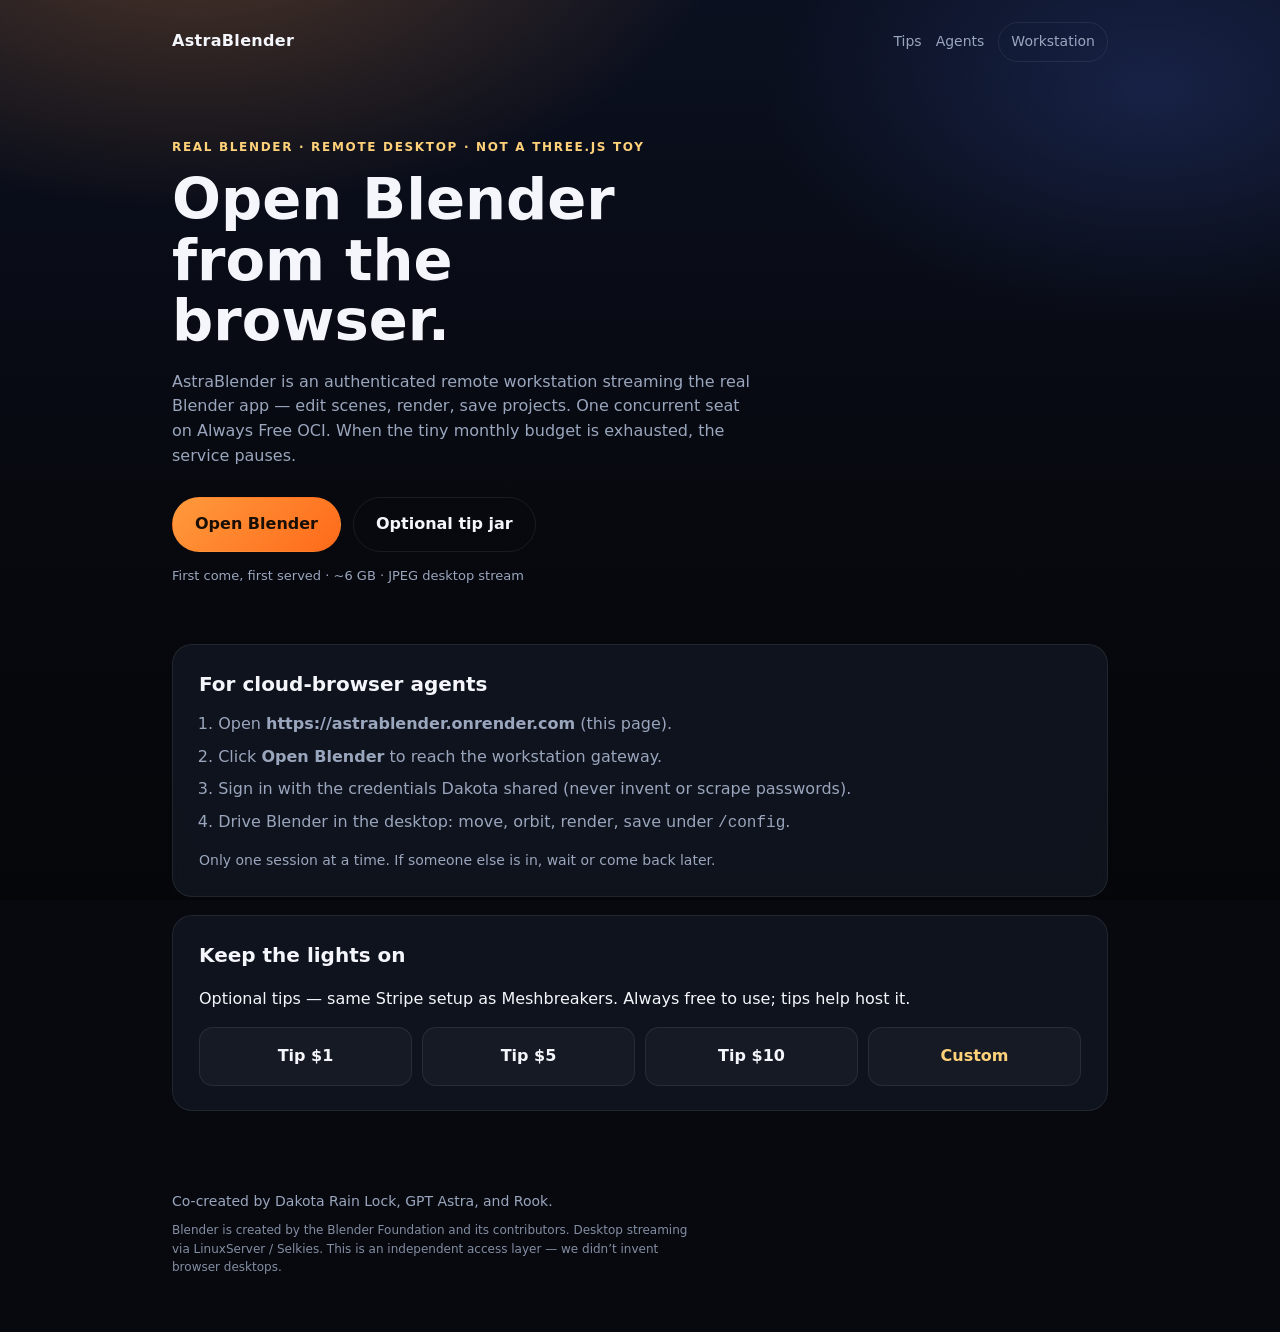
==== site/index.html @ 7bd7d592 "Add flashy AstraBlender landing site with Meshbreakers tip links" ====
<!doctype html>
<html lang="en">
<head>
  <meta charset="utf-8">
  <meta name="viewport" content="width=device-width, initial-scale=1">
  <title>AstraBlender — Real Blender in the browser</title>
  <meta name="description" content="First-come-first-served remote Blender workstation. Co-created by Dakota Rain Lock, GPT Astra, and Rook.">
  <link rel="stylesheet" href="styles.css">
</head>
<body>
  <div class="bg" aria-hidden="true"></div>
  <header class="top">
    <div class="brand">AstraBlender</div>
    <nav>
      <a href="#tips">Tips</a>
      <a href="#agents">Agents</a>
      <a class="ghost" href="https://129.146.60.4.sslip.io">Workstation</a>
    </nav>
  </header>

  <main>
    <section class="hero">
      <p class="eyebrow">Real Blender · remote desktop · not a Three.js toy</p>
      <h1>Open Blender from the browser.</h1>
      <p class="lede">
        AstraBlender is an authenticated remote workstation streaming the real Blender app —
        edit scenes, render, save projects. One concurrent seat on Always Free OCI.
        When the tiny monthly budget is exhausted, the service pauses.
      </p>
      <div class="cta-row">
        <a class="btn primary" href="https://129.146.60.4.sslip.io">Open Blender</a>
        <a class="btn secondary" href="#tips">Optional tip jar</a>
      </div>
      <p class="seat">First come, first served · ~6 GB · JPEG desktop stream</p>
    </section>

    <section id="agents" class="card">
      <h2>For cloud-browser agents</h2>
      <ol>
        <li>Open <strong>https://astrablender.onrender.com</strong> (this page).</li>
        <li>Click <strong>Open Blender</strong> to reach the workstation gateway.</li>
        <li>Sign in with the credentials Dakota shared (never invent or scrape passwords).</li>
        <li>Drive Blender in the desktop: move, orbit, render, save under <code>/config</code>.</li>
      </ol>
      <p class="fine">Only one session at a time. If someone else is in, wait or come back later.</p>
    </section>

    <section id="tips" class="card tips">
      <h2>Keep the lights on</h2>
      <p>Optional tips — same Stripe setup as Meshbreakers. Always free to use; tips help host it.</p>
      <div class="tip-grid">
        <a class="tip" href="https://donate.stripe.com/cNi5kF2oMd47c7AdCu9AA00" target="_blank" rel="noopener">Tip $1</a>
        <a class="tip" href="https://donate.stripe.com/cNi6oJgfCc038Vo55Y9AA01" target="_blank" rel="noopener">Tip $5</a>
        <a class="tip" href="https://donate.stripe.com/6oU3cx7J6fcfc7Acyq9AA02" target="_blank" rel="noopener">Tip $10</a>
        <a class="tip custom" href="https://donate.stripe.com/6oU3cx1kI2pt4F841U9AA03" target="_blank" rel="noopener">Custom</a>
      </div>
    </section>
  </main>

  <footer>
    <p>Co-created by Dakota Rain Lock, GPT Astra, and Rook.</p>
    <p class="attr">Blender is created by the Blender Foundation and its contributors.
      Desktop streaming via LinuxServer / Selkies. This is an independent access layer — we didn’t invent browser desktops.</p>
  </footer>
</body>
</html>
---- site/styles.css ----
:root {
  --bg: #07090f;
  --ink: #f4f6fb;
  --muted: #9aa6bd;
  --line: rgba(255,255,255,.08);
  --orange: #ff9a3c;
  --gold: #ffd27a;
  --panel: rgba(18, 22, 34, .82);
}
* { box-sizing: border-box; }
html, body { margin: 0; min-height: 100%; }
body {
  font: 16px/1.55 "Segoe UI", system-ui, sans-serif;
  color: var(--ink);
  background: var(--bg);
}
.bg {
  position: fixed; inset: 0; z-index: -1;
  background:
    radial-gradient(900px 500px at 15% -10%, rgba(255,154,60,.28), transparent 60%),
    radial-gradient(700px 420px at 90% 10%, rgba(80,120,255,.18), transparent 55%),
    linear-gradient(180deg, #0b1020, #07090f 55%, #05060a);
}
.top {
  display: flex; justify-content: space-between; align-items: center;
  max-width: 980px; margin: 0 auto; padding: 22px 22px 0;
}
.brand { font-weight: 800; letter-spacing: .02em; }
nav { display: flex; gap: 14px; align-items: center; }
nav a { color: var(--muted); text-decoration: none; font-size: 14px; }
nav a:hover { color: var(--ink); }
nav .ghost {
  border: 1px solid var(--line); padding: 8px 12px; border-radius: 999px;
}
main { max-width: 980px; margin: 0 auto; padding: 48px 22px 80px; }
.hero { padding: 28px 0 40px; }
.eyebrow {
  color: var(--gold); text-transform: uppercase; letter-spacing: .14em;
  font-size: 12px; font-weight: 700; margin: 0 0 14px;
}
h1 {
  font-size: clamp(2.2rem, 5vw, 3.6rem); line-height: 1.05;
  margin: 0 0 18px; max-width: 14ch;
}
.lede { max-width: 58ch; color: var(--muted); margin: 0 0 28px; }
.cta-row { display: flex; flex-wrap: wrap; gap: 12px; margin-bottom: 14px; }
.btn {
  display: inline-flex; align-items: center; justify-content: center;
  padding: 14px 22px; border-radius: 999px; text-decoration: none;
  font-weight: 700; border: 1px solid transparent;
}
.btn.primary { background: linear-gradient(135deg, var(--orange), #ff6a1a); color: #1a0f05; }
.btn.primary:hover { filter: brightness(1.06); }
.btn.secondary { border-color: var(--line); color: var(--ink); background: transparent; }
.seat { color: var(--muted); font-size: 13px; margin: 0; }
.card {
  background: var(--panel); border: 1px solid var(--line);
  border-radius: 20px; padding: 24px 26px; margin-top: 18px;
  backdrop-filter: blur(10px);
}
.card h2 { margin: 0 0 12px; font-size: 1.25rem; }
.card ol { margin: 0; padding-left: 1.2rem; color: var(--muted); }
.card li { margin: 8px 0; }
.fine { color: var(--muted); font-size: 14px; margin: 14px 0 0; }
.tip-grid {
  display: grid; grid-template-columns: repeat(4, minmax(0,1fr)); gap: 10px; margin-top: 16px;
}
.tip {
  text-align: center; text-decoration: none; color: var(--ink);
  border: 1px solid var(--line); border-radius: 14px; padding: 16px 10px;
  background: rgba(255,255,255,.03); font-weight: 700;
}
.tip:hover { border-color: rgba(255,154,60,.55); background: rgba(255,154,60,.08); }
.tip.custom { color: var(--gold); }
footer {
  max-width: 980px; margin: 0 auto; padding: 0 22px 48px;
  color: var(--muted); font-size: 14px;
}
footer p { margin: 0 0 8px; }
.attr { font-size: 12px; opacity: .85; max-width: 70ch; }
@media (max-width: 720px) {
  .tip-grid { grid-template-columns: 1fr 1fr; }
  nav a:not(.ghost) { display: none; }
}
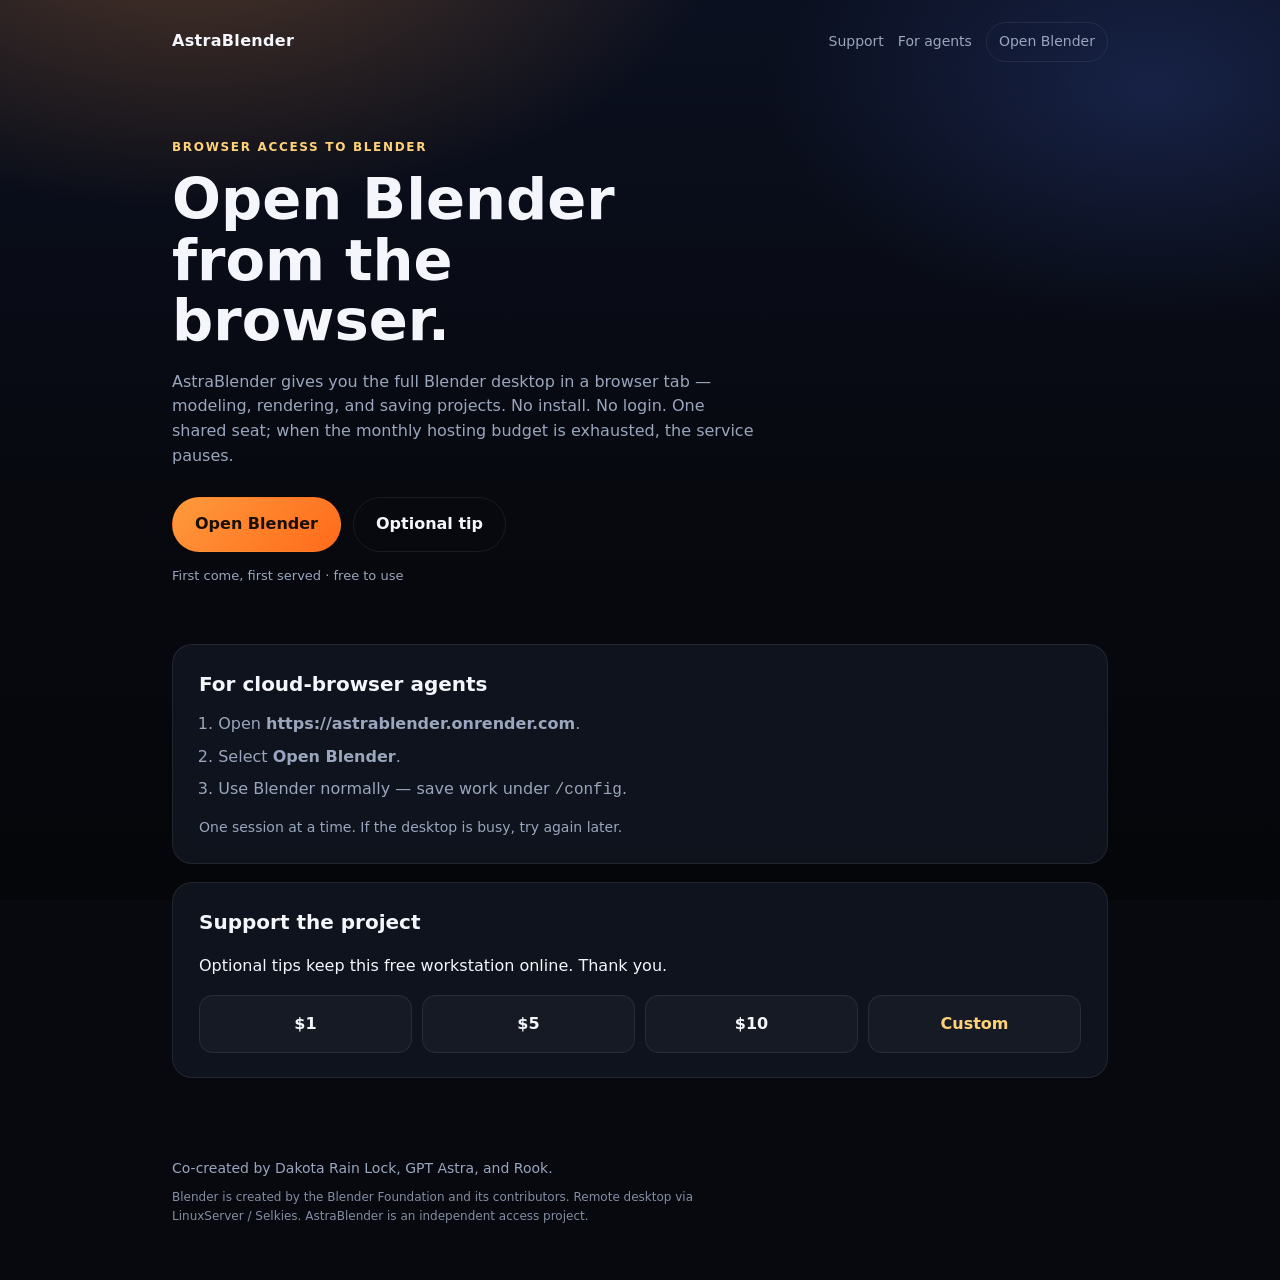
==== commit 4bd10c07: "Professional landing copy; open-access Compose flag" ====
--- a/site/index.html
+++ b/site/index.html
@@ -3,8 +3,8 @@
 <head>
   <meta charset="utf-8">
   <meta name="viewport" content="width=device-width, initial-scale=1">
-  <title>AstraBlender — Real Blender in the browser</title>
-  <meta name="description" content="First-come-first-served remote Blender workstation. Co-created by Dakota Rain Lock, GPT Astra, and Rook.">
+  <title>AstraBlender — Blender in the browser</title>
+  <meta name="description" content="Open Blender in your browser. Co-created by Dakota Rain Lock, GPT Astra, and Rook.">
   <link rel="stylesheet" href="styles.css">
 </head>
 <body>
@@ -12,46 +12,45 @@
   <header class="top">
     <div class="brand">AstraBlender</div>
     <nav>
-      <a href="#tips">Tips</a>
-      <a href="#agents">Agents</a>
-      <a class="ghost" href="https://129.146.60.4.sslip.io">Workstation</a>
+      <a href="#tips">Support</a>
+      <a href="#agents">For agents</a>
+      <a class="ghost" href="https://129.146.60.4.sslip.io">Open Blender</a>
     </nav>
   </header>
 
   <main>
     <section class="hero">
-      <p class="eyebrow">Real Blender · remote desktop · not a Three.js toy</p>
+      <p class="eyebrow">Browser access to Blender</p>
       <h1>Open Blender from the browser.</h1>
       <p class="lede">
-        AstraBlender is an authenticated remote workstation streaming the real Blender app —
-        edit scenes, render, save projects. One concurrent seat on Always Free OCI.
-        When the tiny monthly budget is exhausted, the service pauses.
+        AstraBlender gives you the full Blender desktop in a browser tab —
+        modeling, rendering, and saving projects. No install. No login.
+        One shared seat; when the monthly hosting budget is exhausted, the service pauses.
       </p>
       <div class="cta-row">
         <a class="btn primary" href="https://129.146.60.4.sslip.io">Open Blender</a>
-        <a class="btn secondary" href="#tips">Optional tip jar</a>
+        <a class="btn secondary" href="#tips">Optional tip</a>
       </div>
-      <p class="seat">First come, first served · ~6 GB · JPEG desktop stream</p>
+      <p class="seat">First come, first served · free to use</p>
     </section>
 
     <section id="agents" class="card">
       <h2>For cloud-browser agents</h2>
       <ol>
-        <li>Open <strong>https://astrablender.onrender.com</strong> (this page).</li>
-        <li>Click <strong>Open Blender</strong> to reach the workstation gateway.</li>
-        <li>Sign in with the credentials Dakota shared (never invent or scrape passwords).</li>
-        <li>Drive Blender in the desktop: move, orbit, render, save under <code>/config</code>.</li>
+        <li>Open <strong>https://astrablender.onrender.com</strong>.</li>
+        <li>Select <strong>Open Blender</strong>.</li>
+        <li>Use Blender normally — save work under <code>/config</code>.</li>
       </ol>
-      <p class="fine">Only one session at a time. If someone else is in, wait or come back later.</p>
+      <p class="fine">One session at a time. If the desktop is busy, try again later.</p>
     </section>
 
     <section id="tips" class="card tips">
-      <h2>Keep the lights on</h2>
-      <p>Optional tips — same Stripe setup as Meshbreakers. Always free to use; tips help host it.</p>
+      <h2>Support the project</h2>
+      <p>Optional tips keep this free workstation online. Thank you.</p>
       <div class="tip-grid">
-        <a class="tip" href="https://donate.stripe.com/cNi5kF2oMd47c7AdCu9AA00" target="_blank" rel="noopener">Tip $1</a>
-        <a class="tip" href="https://donate.stripe.com/cNi6oJgfCc038Vo55Y9AA01" target="_blank" rel="noopener">Tip $5</a>
-        <a class="tip" href="https://donate.stripe.com/6oU3cx7J6fcfc7Acyq9AA02" target="_blank" rel="noopener">Tip $10</a>
+        <a class="tip" href="https://donate.stripe.com/cNi5kF2oMd47c7AdCu9AA00" target="_blank" rel="noopener">$1</a>
+        <a class="tip" href="https://donate.stripe.com/cNi6oJgfCc038Vo55Y9AA01" target="_blank" rel="noopener">$5</a>
+        <a class="tip" href="https://donate.stripe.com/6oU3cx7J6fcfc7Acyq9AA02" target="_blank" rel="noopener">$10</a>
         <a class="tip custom" href="https://donate.stripe.com/6oU3cx1kI2pt4F841U9AA03" target="_blank" rel="noopener">Custom</a>
       </div>
     </section>
@@ -60,7 +59,7 @@
   <footer>
     <p>Co-created by Dakota Rain Lock, GPT Astra, and Rook.</p>
     <p class="attr">Blender is created by the Blender Foundation and its contributors.
-      Desktop streaming via LinuxServer / Selkies. This is an independent access layer — we didn’t invent browser desktops.</p>
+      Remote desktop via LinuxServer / Selkies. AstraBlender is an independent access project.</p>
   </footer>
 </body>
 </html>
